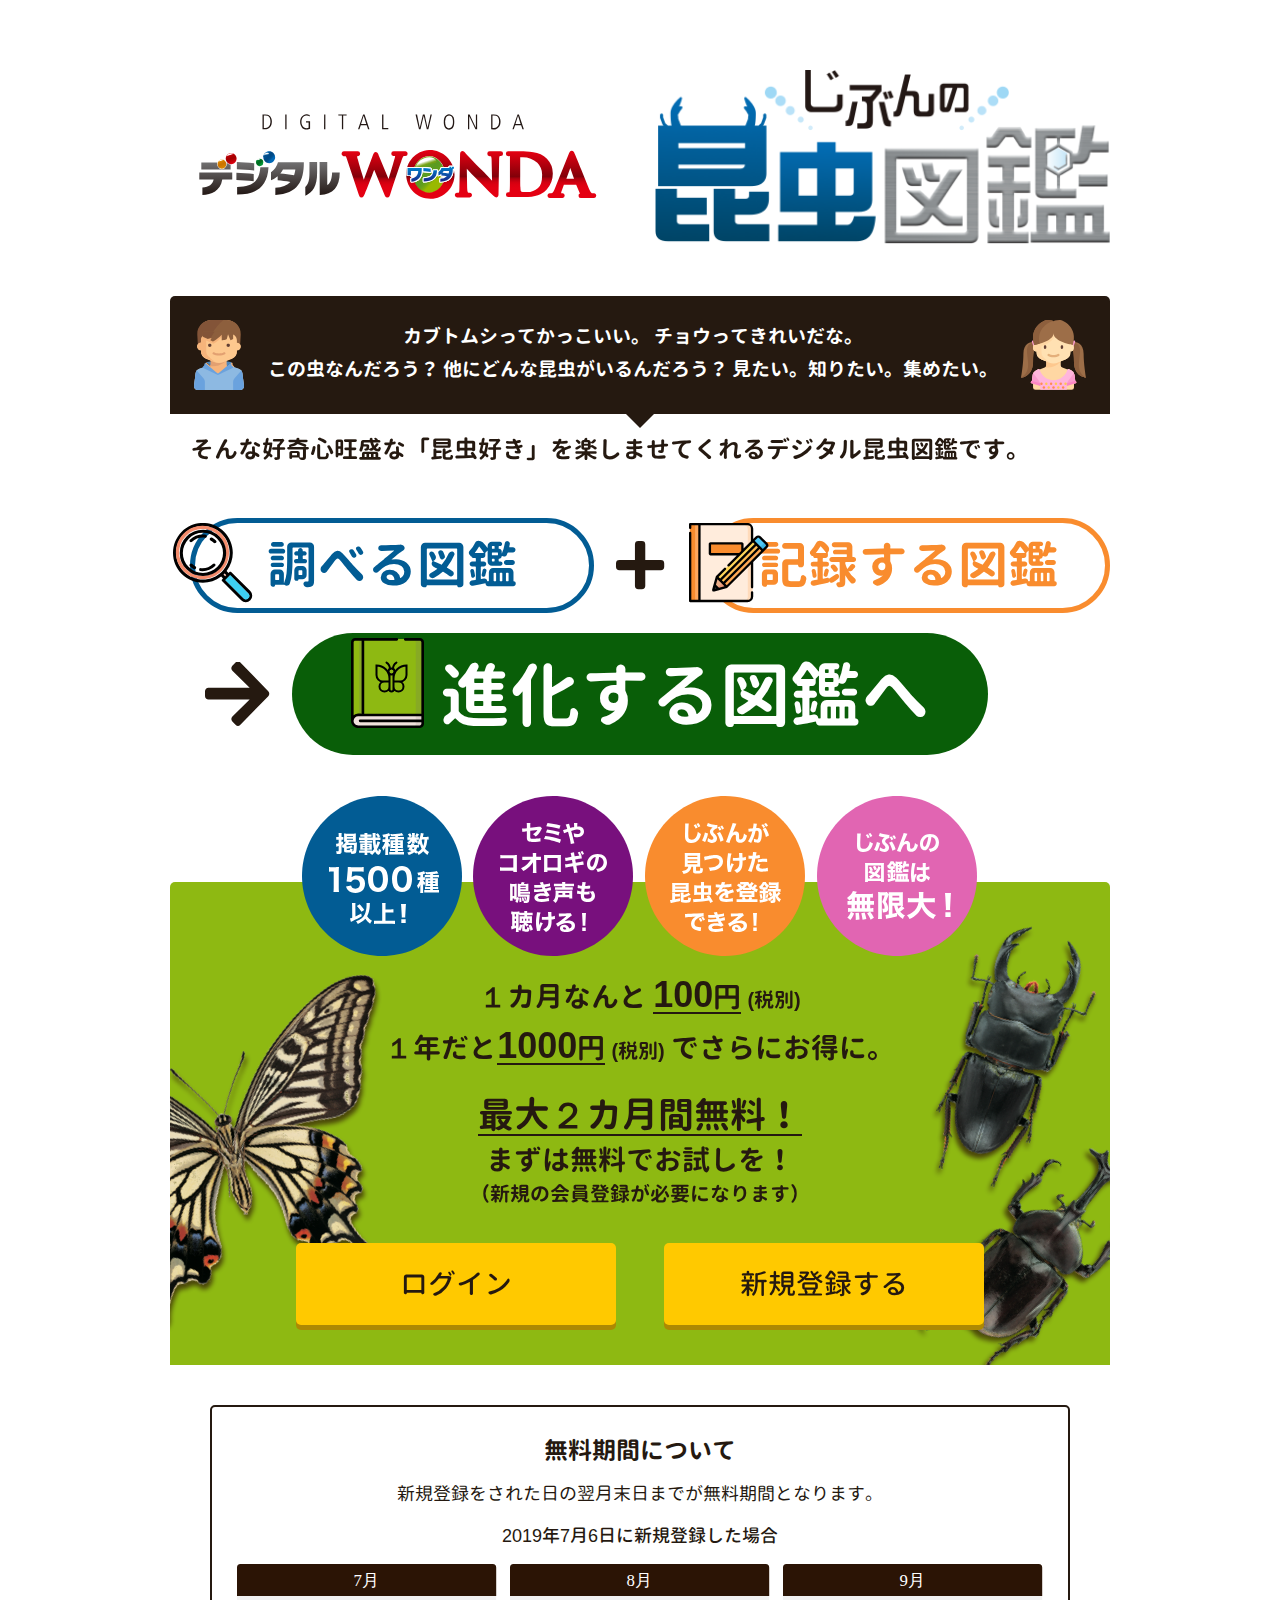
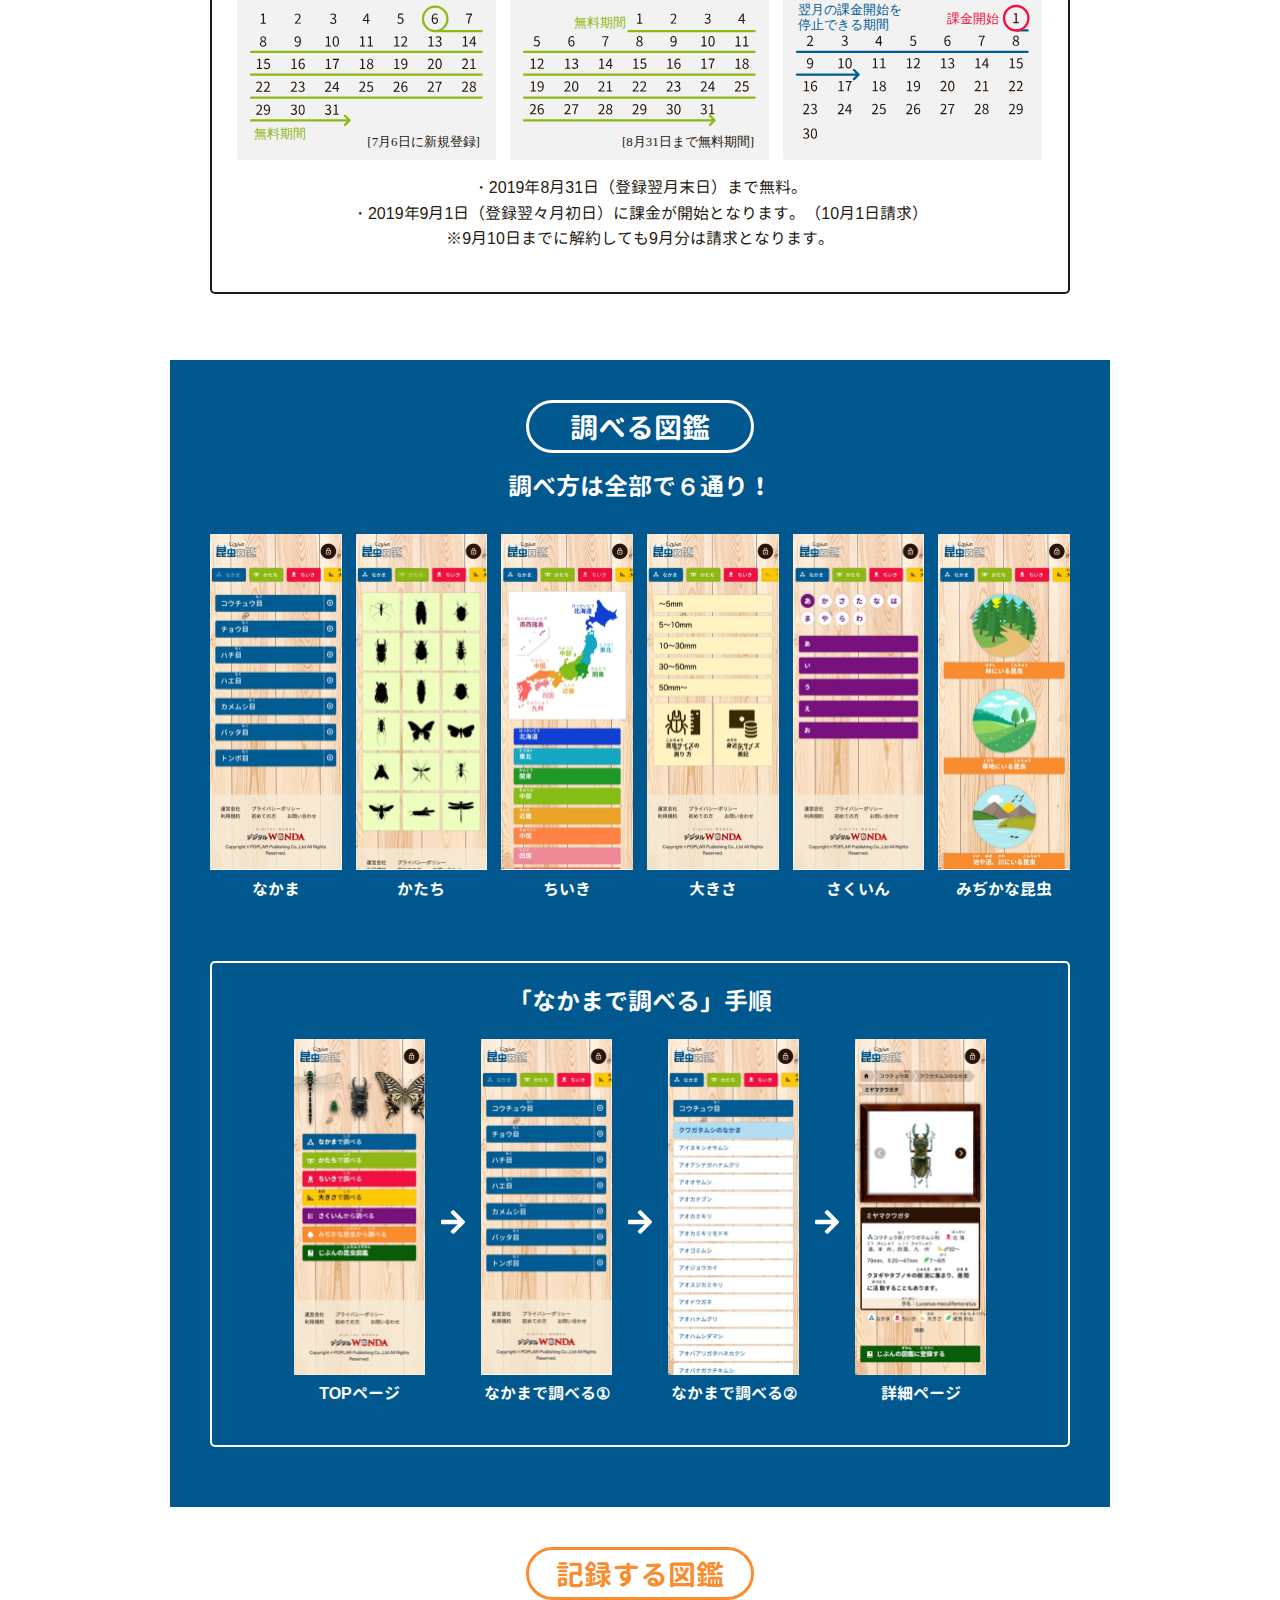
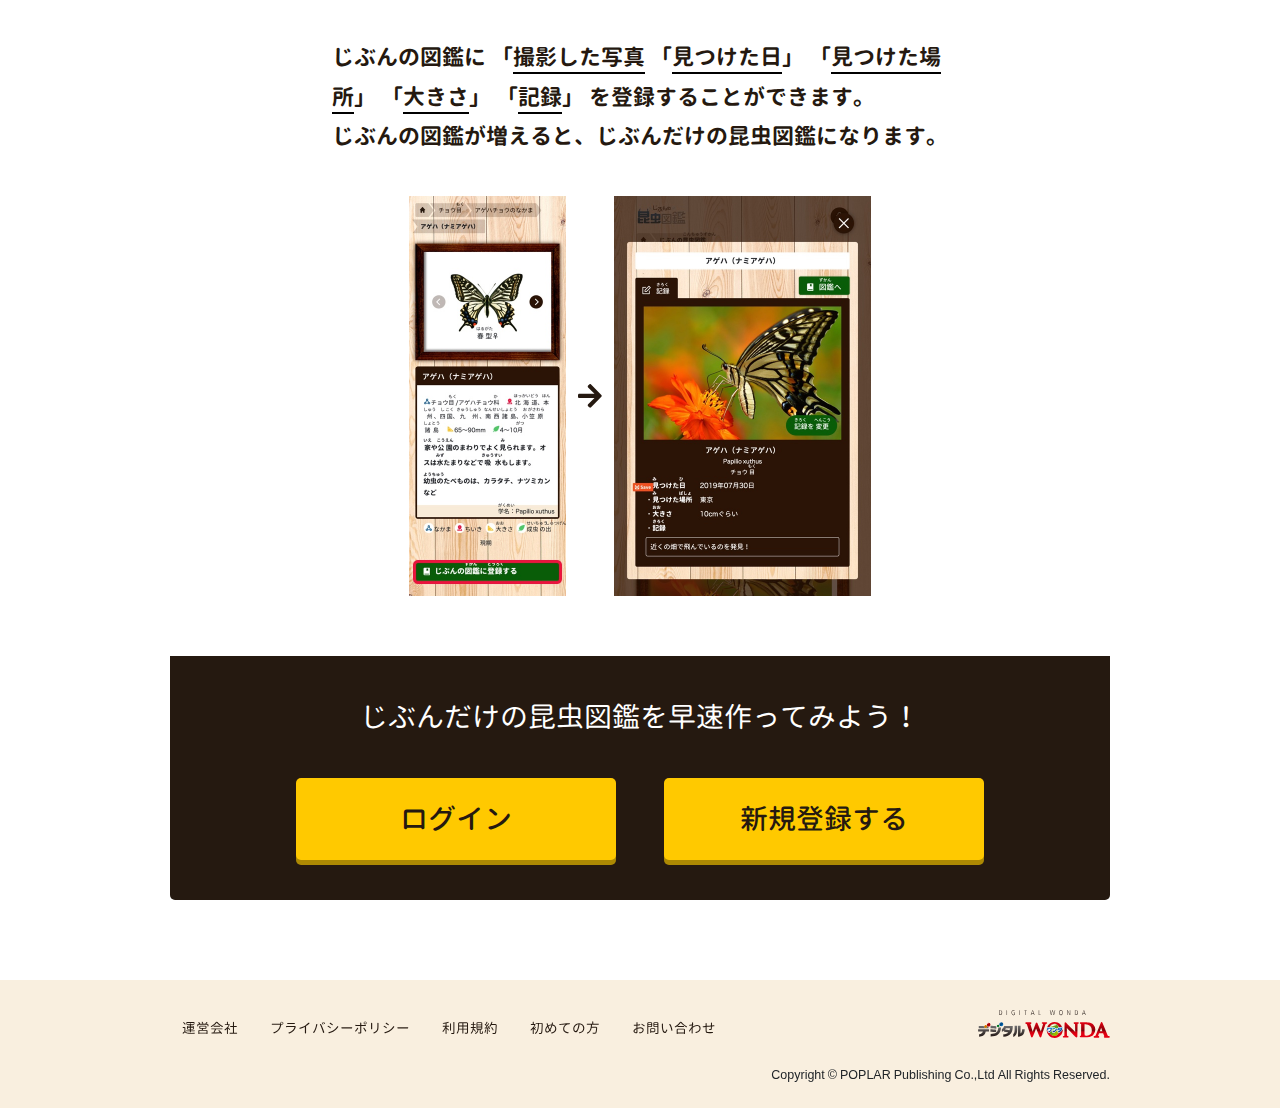
==== insect/index.html @ aa889279 "first commmit" ====
<!doctype html>
<html lang="en">
  <head>
    <!-- Required meta tags -->
    <meta charset="utf-8">
    <meta name="viewport" content="width=device-width, initial-scale=1, shrink-to-fit=no">

    <!-- Bootstrap CSS -->
    <link rel="stylesheet" href="https://stackpath.bootstrapcdn.com/bootstrap/4.3.1/css/bootstrap.min.css" integrity="sha384-ggOyR0iXCbMQv3Xipma34MD+dH/1fQ784/j6cY/iJTQUOhcWr7x9JvoRxT2MZw1T" crossorigin="anonymous">
    <link rel="stylesheet" href="css/main.css">

    <title>INSECT</title>
  </head>
  <body>
    <header class="header">
      <div class="container">
        <div class="row align-items-center">
          <div class="col-12 col-md-6 text-center">
            <a href="#">
              <img src="images/foot-logo.svg" alt="logo-foot">
            </a>
          </div>
          <div class="col-12 col-md-6 text-left">
            <a href="#">
              <img src="images/main-logo@2x.png" width="464" alt="logo-main">
            </a>
          </div>
        </div>
      </div>
    </header>

    <main>
      <div class="container">

        <!-- introduction -->
        <div class="row">
          <div class="col-12">
            <div class="introduction">
              <div class="introduction__question text-left text-md-center d-flex justify-content-center justify-content-sm-between align-items-md-start flex-wrap flex-sm-nowrap">
                <img src="images/boy.svg" class="order-1 order-sm-1 introduction__question__boy" alt="boy">
                <div class="order-3 order-sm-2 introduction__question__text d-flex">
                  <p class="mx-auto">
                    <span>カブトムシってかっこいい。</span>
                    <br class="d-block d-md-none">
                    <span>チョウってきれいだな。</span>
                    <br class="d-block">
                    <span>この虫なんだろう？</span>
                    <br class="d-none d-sm-block d-md-none">
                    <span>他にどんな昆虫がいるんだろう？</span>
                    <br class="d-block d-lg-none">
                    <span>見たい。知りたい。集めたい。</span>
                    </p>
                </div>
                <img src="images/girl.svg" class="order-2 order-sm-3 introduction__question__girl" alt="girl">
              </div>
              <div class="introduction__answer text-left">
                <p>そんな好奇心旺盛な「昆虫好き」を楽しませてくれるデジタル昆虫図鑑です。</p>
              </div>
            </div>
          </div>
        </div>

        <!-- recipe -->
        <div class="row">
          <div class="col-12">
            <div class="recipe d-flex justify-content-between text-center flex-column flex-md-row">
              <div class="recipe__blue">調べる図鑑</div>
              <img src="images/plus.svg" class="recipe__plus" alt="plus">
              <div class="recipe__orange">記録する図鑑</div>
            </div>
          </div>
          <div class="col-12">
            <div class="recipe__green text-center mx-auto">
              <img src="images/arrow-right.svg" class="recipe__green__icon" alt="arrow">
              <span>進化する図鑑へ</span>
            </div>
          </div>
        </div>

        <!-- label price -->
        <div class="row justify-content-center text-center text-md-left">
          <div class="col-6 col-md-2 col- px-0 label-price">
            <img src="images/icon-01.svg" alt="icon">
          </div>
          <div class="col-6 col-md-2 px-0 label-price">
            <img src="images/icon-02.svg" alt="icon">
          </div>
          <div class="col-6 col-md-2 px-0 label-price">
            <img src="images/icon-03.svg" alt="icon">
          </div>
          <div class="col-6 col-md-2 px-0 label-price">
            <img src="images/icon-04.svg" alt="icon">
          </div>
        </div>

        <!-- price -->
        <div class="row">
          <div class="col-12">
            <div class="price">
              <div class="price__text text-center">
                <p class="price__text__big">
                  １カ月なんと
                  <span class="price__text__big__price">100<i class="price__text__big__unit">円</i></span>
                  <span>(税別)</span>
                </p>
                <p class="price__text__big">
                  １年だと<span class="price__text__big__price">1000<i class="price__text__big__unit">円</i></span>
                  <span>(税別)</span>
                  でさらにお得に。
                </p>
                <br>
                <p class="price__text__medium">最大２カ月間無料！</p>
                <p class="price__text__regular">まずは無料でお試しを！</p>
                <p class="price__text__smaller">（新規の会員登録が必要になります）</p>
              </div>
              <div class="price__button d-flex justify-content-center flex-column flex-md-row align-items-center">
                <a href="#" class="btn-3d mr-md-4 mb-4 mb-md-0">ログイン</a>
                <a href="#" class="btn-3d ml-md-4">新規登録する</a>
              </div>
            </div>
          </div>
        </div>

        <!-- calendar -->
        <div class="row">
          <div class="col-12">
            <div class="calendar-container">
              <div class="calendar text-center">
                <p class="calendar__title">無料期間について</p>
                <p class="calendar__description text-left text-md-center">新規登録をされた日の翌月末日までが無料期間となります。</p>
                <p class="calendar__head">2019年7月6日に新規登録した場合</p>
                <div class="calendar__date d-flex justify-content-between flex-wrap">
                  <img src="images/calendar-01.svg" alt="calendar">
                  <img src="images/calendar-02.svg" alt="calendar">
                  <img src="images/calendar-03.svg" alt="calendar">
                </div>
                <div class="calendar__note text-left text-lg-center">
                  <p>・2019年8月31日（登録翌月末日）まで無料。</p>
                  <p>・2019年9月1日（登録翌々月初日）に課金が開始となります。（10月1日請求）</p>
                  <p>※9月10日までに解約しても9月分は請求となります。</p>
                </div>
              </div>
            </div>
          </div>
        </div>

        <!-- chart -->
        <div class="row">
          <div class="col-12">
            <div class="chart text-center">
              <!-- Check -->
              <div class="chart__check">
                <div class="chart__check__head">
                  <a href="#" class="btn btn-outline-insect">調べる図鑑</a>
                </div>
                <div class="chart__check__title">調べ方は全部で６通り！</div>
                <div class="chart__detail d-flex justify-content-between flex-wrap">
                  <div class="chart__check__detail__box">
                    <img src="images/cap-01.jpg" alt="image">
                    <p class="chart__check__detail__box__name">なかま</p>
                  </div>
                  <div class="chart__check__detail__box">
                    <img src="images/cap-02.jpg" alt="image">
                    <p class="chart__check__detail__box__name">かたち</p>
                  </div>
                  <div class="chart__check__detail__box">
                    <img src="images/cap-03.jpg" alt="image">
                    <p class="chart__check__detail__box__name">ちいき</p>
                  </div>
                  <div class="chart__check__detail__box">
                    <img src="images/cap-04.jpg" alt="image">
                    <p class="chart__check__detail__box__name">大きさ</p>
                  </div>
                  <div class="chart__check__detail__box">
                    <img src="images/cap-05.jpg" alt="image">
                    <p class="chart__check__detail__box__name">さくいん</p>
                  </div>
                  <div class="chart__check__detail__box">
                    <img src="images/cap-06.jpg" alt="image">
                    <p class="chart__check__detail__box__name">みぢかな昆虫</p>
                  </div>
                </div>
              </div>
              <hr class="d-block d-sm-none bg-white">
              <!-- procedure -->
              <div class="chart__procedure text-center d-none d-md-block">
                <div class="chart__procedure__title">「なかまで調べる」手順</div>
                <div class="chart__procedure__step d-flex justify-content-center">
                  <div class="chart__procedure__step__box">
                    <img src="images/cap-07.jpg" alt="image">
                    <p class="chart__procedure__step__box__name">TOPページ</p>
                  </div>
                  <img src="images/arrow-right-white.svg" class="d-none d-md-block mx-md-1 mx-lg-3" alt="arrow right">
                  <div class="chart__procedure__step__box">
                    <img src="images/cap-08.jpg" alt="image">
                    <p class="chart__procedure__step__box__name">なかまで調べる①</p>
                  </div>
                  <img src="images/arrow-right-white.svg" class="d-none d-md-block mx-md-1 mx-lg-3" alt="arrow right">
                  <div class="chart__procedure__step__box">
                    <img src="images/cap-09.jpg" alt="image">
                    <p class="chart__procedure__step__box__name">なかまで調べる②</p>
                  </div>
                  <img src="images/arrow-right-white.svg"  class="d-none d-md-block mx-md-1 mx-lg-3"alt="arrow right">
                  <div class="chart__procedure__step__box">
                    <img src="images/cap-10.jpg" alt="image">
                    <p class="chart__procedure__step__box__name">詳細ページ</p>
                  </div>
                </div>
              </div>
              <div class="d-block d-md-none">
                <div class="row">
                  <div class="col-6 pr-0">
                    <div class="chart__procedure__step__box">
                      <img src="images/cap-07.jpg" alt="image">
                      <p class="chart__procedure__step__box__name">TOPページ</p>
                      <img src="images/arrow-right-white.svg" class="icon-next" alt="arrow right">
                    </div>

                    <div class="chart__procedure__step__box">
                      <img src="images/cap-09.jpg" alt="image">
                      <p class="chart__procedure__step__box__name">なかまで調べる②</p>
                      <img src="images/arrow-right-white.svg" class="icon-next" alt="arrow right">
                    </div>

                  </div>
                  <div class="col-6 pl-0">
                    <div class="chart__procedure__step__box mt-x">
                      <img src="images/cap-08.jpg" alt="image">
                      <p class="chart__procedure__step__box__name">なかまで調べる①</p>
                      <img src="images/arrow-right-white.svg" class="icon-next -special" alt="arrow right">
                    </div>
                    <div class="chart__procedure__step__box">
                      <img src="images/cap-10.jpg" alt="image">
                      <p class="chart__procedure__step__box__name">詳細ページ</p>
                    </div>
                  </div>
                </div>
              </div>
            </div>
          </div>
        </div>

        <!-- record -->
        <div class="row">
          <div class="col-12">
            <div class="record text-center">
              <div class="record__button">
                <a href="#" class="btn btn-outline-insect -bg-orange">記録する図鑑</a>
              </div>
              <div class="row justify-content-center">
                <div class="col-12 col-md-8">
                  <div class="record__tag">
                    じぶんの図鑑に
                    「<span>撮影した写真</span>
                    「<span>見つけた日</span>」
                    「<span>見つけた場所</span>」
                    「<span>大きさ</span>」
                    「<span>記録</span>」
                    を登録することができます。<br>じぶんの図鑑が増えると、じぶんだけの昆虫図鑑になります。
                  </div>
                </div>
              </div>
              <div class="record__images d-flex justify-content-center align-items-center flex-column flex-sm-row">
                <img src="images/cap-11.jpg" class="record__images__cap11" alt="image">
                <img src="images/arrow-right.svg" class="record__images__cap12" alt="arrow right">
                <img src="images/cap-12.jpg" class="record__images__cap13" alt="image">
              </div>
            </div>
          </div>
        </div>

        <!-- picture book -->
        <div class="row">
          <div class="col-12">
            <div class="picture-book"></div>
          </div>
        </div>

        <!-- slogan -->
        <div class="row">
          <div class="col-12">
            <div class="slogan">
              <div class="slogan__title text-center">じぶんだけの昆虫図鑑を早速作ってみよう！</div>
                <div class="d-flex justify-content-center flex-column flex-md-row align-items-center">
                  <a href="#" class="btn-3d mr-md-4 mb-4 mb-md-0">ログイン</a>
                  <a href="#" class="btn-3d ml-md-4">新規登録する</a>
                </div>
            </div>
          </div>
        </div>
      </div>
    </main>

    <footer class="footer">
      <div class="container">
        <div class="row footer__content">
          <div class="col-12 col-md-10">
            <ul class="nav">
              <li class="nav-item">
                <a class="nav-link footer__content__link -special" href="#">運営会社</a>
              </li>
              <li class="nav-item">
                <a class="nav-link footer__content__link" href="#">プライバシーポリシー</a>
              </li>
              <li class="nav-item">
                <a class="nav-link footer__content__link" href="#">利用規約</a>
              </li>
              <li class="nav-item">
                <a class="nav-link footer__content__link" href="#">初めての方</a>
              </li>
              <li class="nav-item">
                <a class="nav-link footer__content__link" href="#">お問い合わせ</a>
              </li>
            </ul>
          </div>
          <div class="col-12 col-md-2 text-center text-md-left">
            <a href="#">
              <img src="images/foot-logo.svg" alt="logo-foot">
            </a>
          </div>
        </div>
        <div class="row">
          <div class="col-12 text-center text-md-right">
            <p class="footer__copyright">Copyright © POPLAR Publishing Co.,Ltd All Rights Reserved.</p>
          </div>
        </div>
      </div>
    </footer>
  </body>
</html>
---- insect/css/main.css ----
@font-face {
  font-family: 'Gothic';
  src: url("../fonts/GenJyuuGothicX-Bold.eot");
  src: url("../fonts/GenJyuuGothicX-Bold.woff") format("woff"), url("../fonts/GenJyuuGothicX-Bold.ttf") format("truetype");
  font-weight: 700; }
@font-face {
  font-family: 'Gothic';
  src: url("../fonts/GenJyuuGothicX-Medium.eot");
  src: url("../fonts/GenJyuuGothicX-Medium.woff") format("woff"), url("../fonts/GenJyuuGothicX-Medium.ttf") format("truetype");
  font-weight: 500; }
@font-face {
  font-family: 'Gothic';
  src: url("../fonts/GenJyuuGothicX-Regular.eot");
  src: url("../fonts/GenJyuuGothicX-Regular.woff") format("woff"), url("../fonts/GenJyuuGothicX-Regular.ttf") format("truetype");
  font-weight: 400; }
html, body {
  font-family: 'Gothic', sans-serif;
  font-size: 16px;
  font-weight: 400;
  color: #251910; }

body:before {
  content: "";
  display: block;
  position: fixed;
  top: 0;
  left: 0;
  width: 100%;
  height: 100vh;
  z-index: -1;
  background-image: url("../images/bg-insect.png");
  background-size: 1280px;
  background-position: top center; }

.container {
  padding-right: 10px;
  padding-left: 10px; }

@media (min-width: 1200px) {
  .container {
    max-width: 960px; } }
img {
  max-width: 100%; }

p {
  margin-bottom: 0; }

.btn-3d {
  position: relative;
  width: 320px;
  font-weight: 500;
  color: #251910;
  text-decoration: none;
  border-radius: 5px;
  background: #ffc900;
  text-align: center;
  padding: 20px 0;
  font-size: 28px;
  -webkit-transition: all 0.1s;
  -moz-transition: all 0.1s;
  transition: all 0.1s;
  -webkit-box-shadow: 0px 5px 0px #ad8903;
  -moz-box-shadow: 0px 5px 0px #ad8903;
  box-shadow: 0px 5px 0px #ad8903; }
  .btn-3d:hover {
    text-decoration: none;
    color: #251910; }
  .btn-3d:active {
    -webkit-box-shadow: 0px 2px 0px #ad8903;
    -moz-box-shadow: 0px 2px 0px #ad8903;
    box-shadow: 0px 2px 0px #ad8903;
    position: relative;
    top: 7px; }

.btn-outline-insect {
  color: #fff;
  border-color: #fff;
  width: 14.25rem;
  height: 3.3125rem;
  font-size: 1.75rem;
  border-radius: 1.65625rem;
  border: solid 3px #fff;
  line-height: 1.35;
  margin-bottom: 0.9375rem;
  font-weight: 700; }
  .btn-outline-insect:hover {
    color: #fff; }

.header {
  padding-top: 4.375rem;
  padding-bottom: 3.25rem; }

.introduction {
  background-color: #fff;
  font-weight: 700;
  border-radius: 0.3125rem;
  overflow: hidden;
  margin-bottom: 1.875rem; }
  .introduction__question {
    background-color: #251910;
    color: #fff;
    line-height: 1.74;
    font-size: 1.1875rem;
    padding: 1.5rem;
    position: relative; }
    .introduction__question:after {
      content: '';
      position: absolute;
      bottom: 0;
      left: 50%;
      width: 0;
      height: 0;
      border: 0.875rem solid transparent;
      border-top-color: #251910;
      border-bottom: 0;
      margin-left: -0.875rem;
      margin-bottom: -0.875rem; }
  .introduction__answer {
    font-size: 1.5rem;
    line-height: 1.4;
    padding: 1.1875rem 1.25rem 1.375rem 1.25rem; }

.recipe {
  margin-bottom: 1.25rem;
  font-weight: 700; }
  .recipe__blue {
    width: 43%;
    height: 94.8px;
    border-radius: 47.4px;
    border: solid 5.4px #025c94;
    background-color: #fff;
    font-size: 50.1px;
    line-height: 1.65;
    color: #025c94;
    position: relative;
    margin-left: 20px; }
    .recipe__blue:before {
      content: "";
      background: url("../images/search.svg") no-repeat;
      background-size: 100%;
      background-position: center;
      width: 80px;
      height: 80px;
      position: absolute;
      left: -22px; }
  .recipe__plus {
    margin-left: -20px; }
  .recipe__orange {
    width: 43%;
    height: 94.8px;
    border-radius: 47.4px;
    border: solid 5.4px #f98c2e;
    background-color: #fff;
    font-size: 50.1px;
    line-height: 1.65;
    color: #f98c2e;
    position: relative; }
    .recipe__orange:before {
      content: "";
      background: url("../images/note.svg") no-repeat;
      background-size: 100%;
      background-position: center;
      width: 80px;
      height: 80px;
      position: absolute;
      left: -22px; }
  .recipe__green {
    width: 74%;
    height: 122.5px;
    border-radius: 61.3px;
    background-color: #095e08;
    font-size: 70.3px;
    line-height: 1.75;
    color: #fff;
    position: relative;
    margin-bottom: 41px;
    font-weight: 700; }
    .recipe__green:before {
      content: "";
      background: url("../images/dictionary.svg") no-repeat;
      background-size: 100%;
      background-position: center;
      display: inline-block;
      width: 73px;
      height: 90px;
      vertical-align: middle; }
    .recipe__green__icon {
      position: absolute;
      left: 0;
      top: 50%;
      transform: translate(-87px, -50%); }

.footer {
  background-color: rgba(248, 235, 215, 0.8);
  padding-top: 1.875rem;
  padding-bottom: 1.5rem;
  margin-top: 5rem; }
  .footer__content {
    margin-bottom: 1.25rem;
    font-size: 0.85rem; }
    .footer__content__link {
      color: #251910; }
    .footer__content .-special {
      padding-left: 0.75rem; }
  .footer__copyright {
    font-size: 0.78125rem;
    color: #212529;
    line-height: 1.4; }

.label-price {
  margin: 0 5px;
  position: relative;
  z-index: 5;
  margin-bottom: -74px; }

.price {
  border-radius: 5px 5px 0 0;
  background: url("../images/images.png") no-repeat;
  background-position: center bottom;
  background-color: #8eb912;
  font-weight: 700;
  padding-top: 87px; }
  .price__text__big {
    font-size: 28px;
    line-height: 1.4; }
    .price__text__big span {
      font-size: 20px; }
    .price__text__big__price {
      font-size: 36px !important;
      position: relative; }
      .price__text__big__price:after {
        content: "";
        width: 100%;
        height: 2px;
        background-color: #251910;
        position: absolute;
        bottom: 5px;
        left: 0; }
    .price__text__big__unit {
      font-size: 28px !important;
      font-style: normal; }
  .price__text__medium {
    font-size: 36px;
    line-height: 1.17;
    position: relative;
    display: inline-block;
    margin-bottom: 2px; }
    .price__text__medium:after {
      content: "";
      width: 100%;
      height: 2px;
      background-color: #251910;
      position: absolute;
      bottom: 0;
      left: 0; }
  .price__text__regular {
    font-size: 28px;
    line-height: 1.6; }
  .price__text__smaller {
    font-size: 20px;
    line-height: 1;
    margin-bottom: 40px; }
  .price__button {
    padding-bottom: 40px; }

.calendar-container {
  padding: 40px 40px 66px 40px;
  background-color: #fff; }
  .calendar-container .calendar {
    padding: 25px 25px 40px 25px;
    border-radius: 5px;
    border: solid 2px #251910; }
    .calendar-container .calendar__title {
      font-size: 24px;
      font-weight: 700;
      margin-bottom: 12px; }
    .calendar-container .calendar__description {
      font-size: 18px;
      margin-bottom: 15px; }
    .calendar-container .calendar__head {
      font-size: 18px;
      font-weight: 500;
      margin-bottom: 15px; }
    .calendar-container .calendar__date {
      margin-bottom: 15px; }
    .calendar-container .calendar__note p {
      font-size: 1rem;
      line-height: 1.6; }

.chart {
  background-color: #01588e;
  padding: 2.5rem 2.5rem 3.75rem 2.5rem;
  font-weight: 700; }
  .chart__check {
    padding-bottom: 60px; }
    .chart__check__title {
      font-size: 1.5rem;
      color: #fff;
      margin-bottom: 1.875rem; }
    .chart__check__detail__box img {
      width: 8.225rem;
      height: 21rem;
      margin-bottom: 0.4375rem; }
    .chart__check__detail__box__name {
      font-size: 16px;
      color: #fff; }
  .chart__procedure {
    border-radius: 5px;
    border: solid 2px #ffffff;
    background-color: #01588e;
    padding: 20px 0 40px 0; }
    .chart__procedure__title {
      font-size: 1.5rem;
      color: #fff;
      margin-bottom: 1.25rem; }
    .chart__procedure__step__box img {
      width: 131px;
      height: 336px; }
    .chart__procedure__step__box__name {
      color: #fff;
      margin-top: 6px; }

.record {
  padding: 40px 0 60px 0;
  background-color: #fff; }
  .record__button {
    margin-bottom: 22px; }
    .record__button .-bg-orange {
      color: #f98c2e;
      border-color: #f98c2e; }
  .record__tag {
    font-size: 22px;
    font-weight: 700;
    line-height: 1.8;
    text-align: left;
    margin-bottom: 40px; }
    .record__tag span {
      border-bottom: 2px solid #000; }
  .record__images__cap11 {
    width: 157px;
    height: 400px; }
  .record__images__cap12 {
    width: 24px;
    height: 24px;
    margin: 0 12px; }
  .record__images__cap13 {
    width: 257px;
    height: 400px; }

.slogan {
  padding: 2.5rem 0;
  border-radius: 0 0 5px 5px;
  background-color: #251910; }
  .slogan__title {
    font-size: 1.75rem;
    color: #fff;
    margin-bottom: 2.5rem; }

@media (max-width: 991.98px) {
  .recipe__blue {
    width: 40%;
    font-size: 30px;
    height: 70px;
    line-height: 2; }
    .recipe__blue:before {
      width: 70px;
      height: 70px;
      left: -20px;
      top: -10px; }
  .recipe__orange {
    width: 40%;
    font-size: 30px;
    height: 70px;
    line-height: 2; }
    .recipe__orange:before {
      width: 70px;
      height: 70px;
      left: -20px;
      top: -5px; }
  .recipe__green {
    width: 66%;
    height: 84px;
    font-size: 45px; }
    .recipe__green:before {
      width: 56px;
      height: 87px; }
    .recipe__green__icon {
      width: 55px;
      left: 0;
      top: 50%;
      transform: translate(-67px, -50%); }

  .calendar__date img {
    margin-bottom: 0.625rem; }
    .calendar__date img:last-child {
      margin-bottom: 0; }

  .slogan {
    padding: 1.875rem 0; }
    .slogan__title {
      font-size: 1.25rem; }
    .slogan .btn-3d {
      width: 260px;
      height: 67px;
      font-size: 20px; }

  .price__button .btn-3d {
    width: 260px;
    height: 67px;
    line-height: 1.2; } }
@media (max-width: 767.98px) {
  .btn-outline-insect {
    width: 11.875rem;
    height: 2.75rem;
    font-size: 1.5rem;
    line-height: 1.2; }

  .recipe {
    margin-bottom: 0;
    align-items: center; }
    .recipe__blue {
      width: 97%;
      margin-left: 15px; }
    .recipe__plus {
      margin-top: 10px;
      margin-bottom: 10px;
      width: 35px;
      height: 35px; }
    .recipe__orange {
      width: 97%;
      margin-left: 15px; }
    .recipe__green {
      width: 100%;
      margin-top: 3.125rem;
      margin-bottom: 44px; }
      .recipe__green__icon {
        width: 35px;
        height: 35px;
        top: 0%;
        top: -40px;
        left: calc(50% - 30px);
        transform: rotate(90deg); }

  .calendar-container .calendar__description {
    font-size: 1rem; }
  .calendar-container .calendar__head {
    font-size: 1rem; }
  .calendar-container .calendar__date img {
    width: 100% !important; }
  .calendar-container .calendar__note p {
    font-size: 0.875rem; }

  .footer {
    padding-bottom: 2.375rem;
    margin-top: 3.75rem; }
    .footer__content {
      font-size: 0.875rem; }
      .footer__content .-special {
        padding-left: 0.75rem; }
    .footer .nav {
      margin-bottom: 1.5rem; }

  .record {
    padding-top: 1.875rem;
    padding-bottom: 2.5rem; }
    .record__button {
      margin-bottom: 1.25rem; }
    .record__tag {
      font-size: 1.125rem;
      padding: 0 0.625rem;
      margin-bottom: 1.25rem; }

  .label-price {
    margin-bottom: 3rem;
    margin: 0; }
    .label-price img {
      width: 160px;
      height: 160px;
      margin-bottom: 10px; }

  .price {
    padding-top: 1.875rem;
    margin-top: 20px; }

  .chart__procedure__step__box {
    margin-bottom: 30px; }
    .chart__procedure__step__box img {
      width: 135px;
      height: 335px; }
    .chart__procedure__step__box .icon-next {
      width: 24px;
      height: 24px; }
    .chart__procedure__step__box .-special {
      transform: rotate(-180deg); }
  .chart .mt-x {
    margin-top: 115px; } }
@media (max-width: 575.98px) {
  .introduction {
    margin-left: 0.625rem;
    margin-right: 0.625rem; }
    .introduction__question {
      padding: 1.375rem; }
      .introduction__question__boy {
        margin-right: 0.9375rem;
        margin-bottom: 0.9375rem; }
      .introduction__question__girl {
        margin-bottom: 0.9375rem; }
      .introduction__question__text {
        width: 100%;
        font-size: 1rem;
        line-height: 1.69; }
    .introduction__answer {
      font-size: 1.25rem;
      line-height: 1.68; }

  .recipe__blue {
    width: calc(95% - 20px);
    height: 52px;
    line-height: 1.65;
    font-size: 28px;
    margin-left: 20px;
    border-radius: 31.1px;
    border: solid 3.5px #025c94;
    background-color: #ffffff; }
    .recipe__blue:before {
      width: 52px;
      height: 52px;
      top: -7px; }
  .recipe__plus {
    width: 28px;
    height: 28px; }
  .recipe__orange {
    width: calc(95% - 20px);
    height: 52px;
    line-height: 1.65;
    font-size: 28px;
    margin-left: 20px;
    border-radius: 31.1px;
    border: solid 3.5px #f98c2e;
    background-color: #ffffff; }
    .recipe__orange:before {
      width: 52px;
      height: 52px; }
  .recipe__green {
    width: calc(100% - 20px);
    line-height: 2.2;
    height: 62px;
    font-size: 28px; }
    .recipe__green:before {
      width: 29px;
      height: 36px; }
    .recipe__green__icon {
      width: 28px;
      height: 28px;
      left: calc(50% - 25px); }

  .record__images__cap12 {
    margin-top: 0.75rem;
    margin-bottom: 0.75rems;
    transform: rotate(90deg); }

  .label-price img {
    width: 125px;
    height: 125px; }

  .price {
    padding: 1.25rem 1.25rem 2.5rem 1.25rem; }
    .price__text__big {
      font-size: 1.25rem; }
      .price__text__big__price {
        font-size: 1.5625rem !important; }
      .price__text__big__unit {
        font-size: 0.875rem !important; }
    .price__text__medium {
      font-size: 1.5625rem; }
    .price__text__regular {
      font-size: 1.25rem; }
    .price__text__smaller {
      font-size: 0.875rem; }
    .price__button {
      padding-bottom: 0; }

  .calendar-container {
    padding: 2.5rem 0.625rem; }
    .calendar-container .calendar {
      padding: 1.5625rem 0.625rem; }

  .chart {
    padding: 30px 10px 20px 10px; }
    .chart__check {
      padding-bottom: 0; }
      .chart__check__detail__box {
        margin-bottom: 20px; }
        .chart__check__detail__box img {
          width: 135px;
          height: 344px; }
    .chart__procedure {
      border: none; } }

/*# sourceMappingURL=main.css.map */
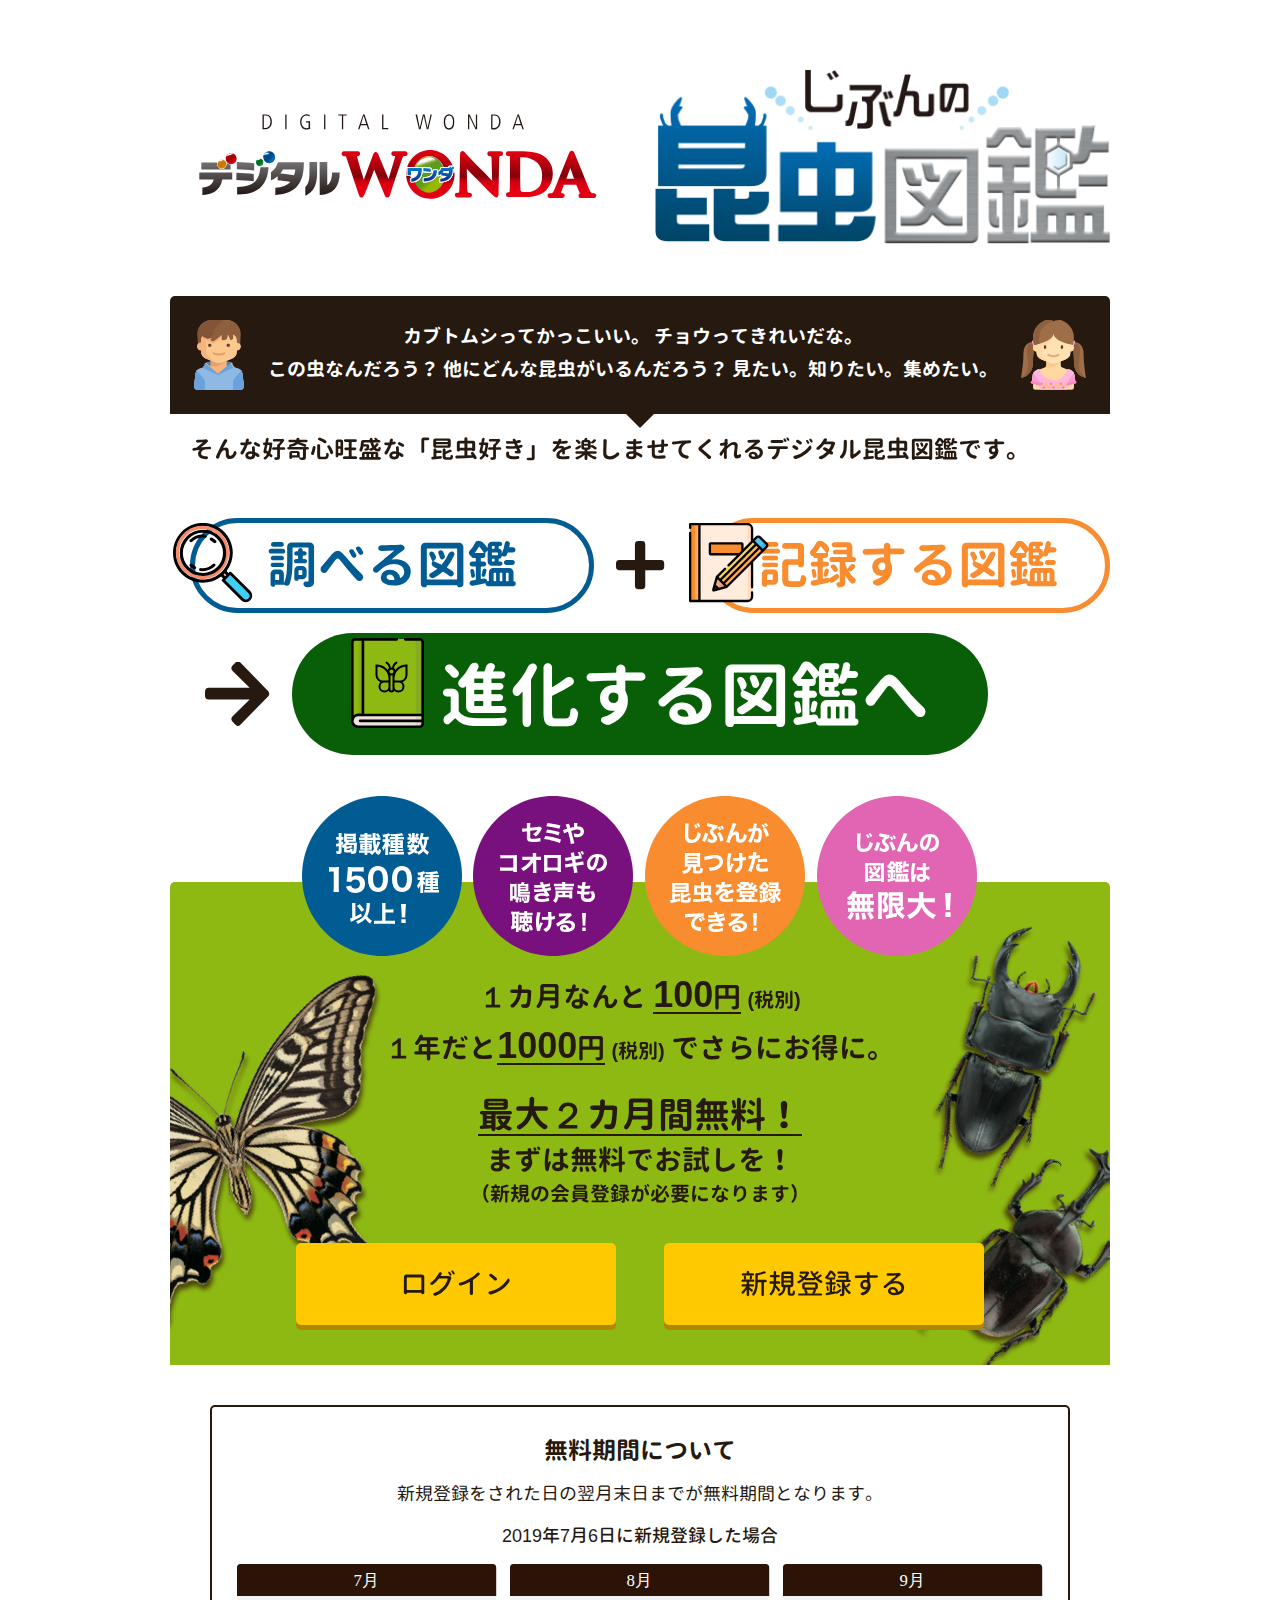
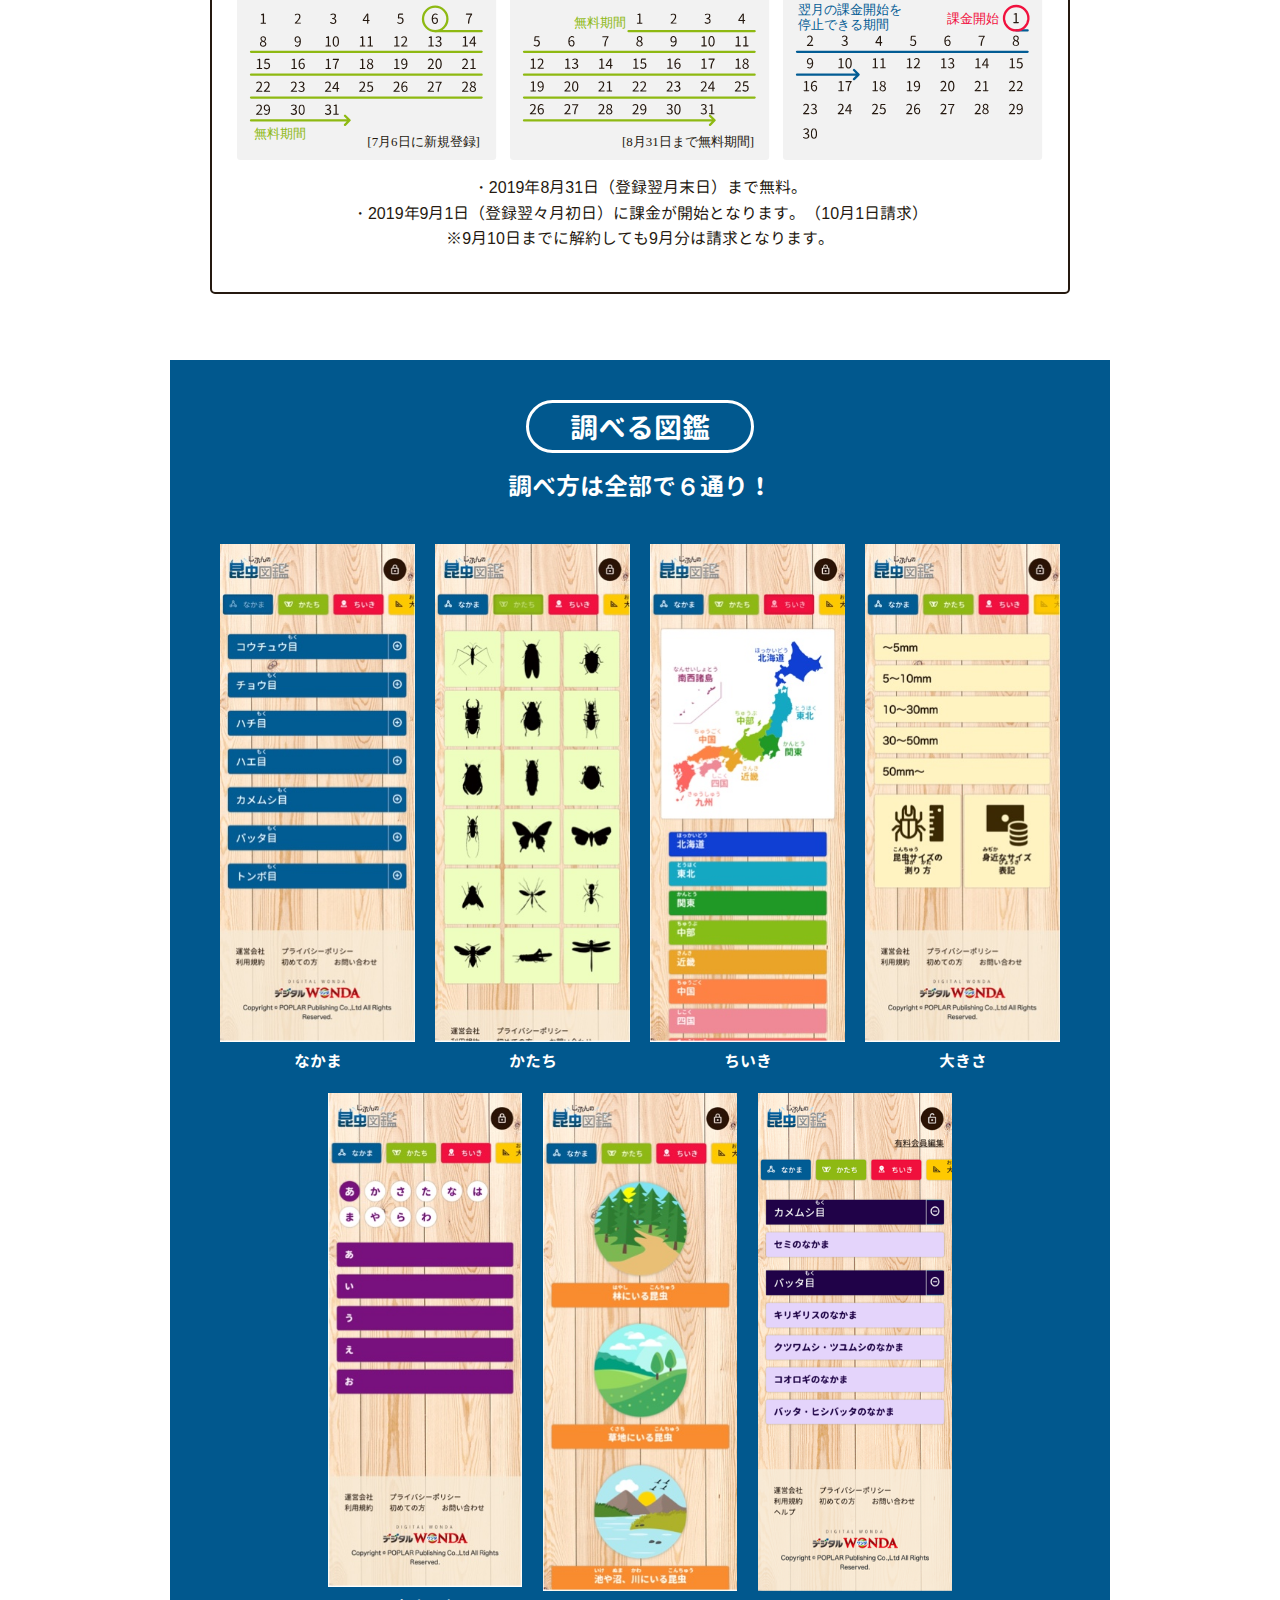
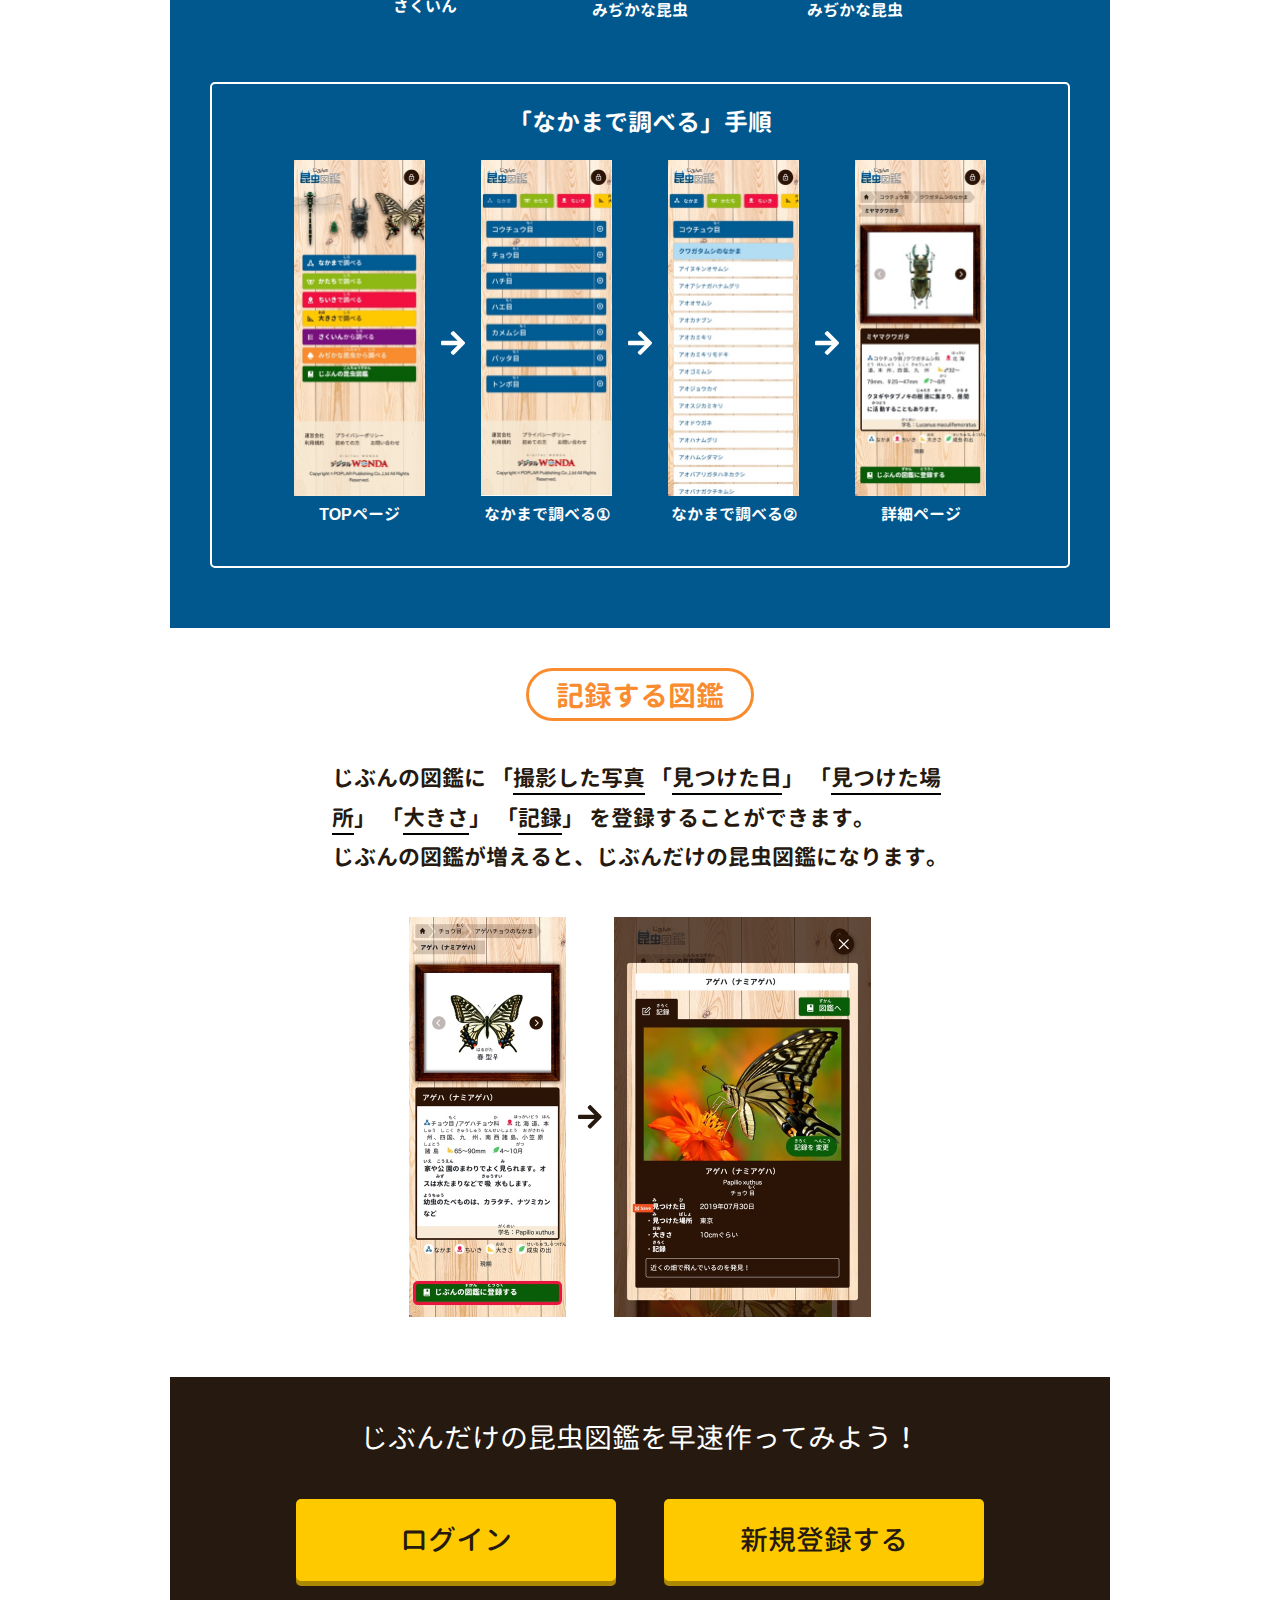
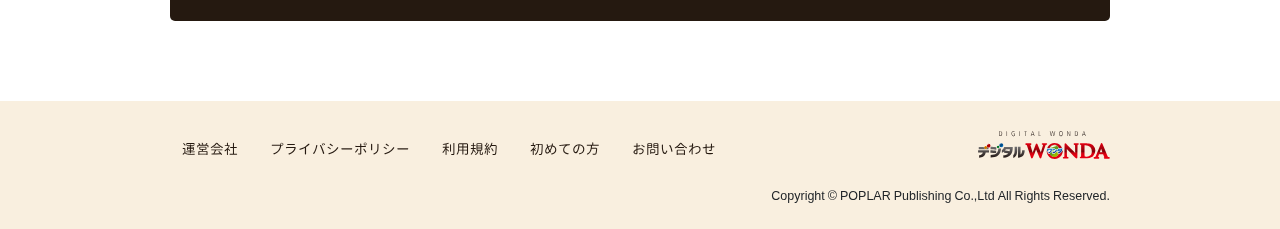
==== commit 93d5194f: "update element chart pc,sp" ====
--- a/insect/index.html
+++ b/insect/index.html
@@ -17,12 +17,12 @@
         <div class="row align-items-center">
           <div class="col-12 col-md-6 text-center">
             <a href="#">
-              <img src="images/foot-logo.svg" alt="logo-foot">
+              <img class="logo-foot" src="images/foot-logo.svg" alt="logo-foot">
             </a>
           </div>
-          <div class="col-12 col-md-6 text-left">
+          <div class="col-12 col-md-6 text-center">
             <a href="#">
-              <img src="images/main-logo@2x.png" width="464" alt="logo-main">
+              <img class="logo-main" src="images/main-logo@2x.png" width="464" alt="logo-main">
             </a>
           </div>
         </div>
@@ -79,16 +79,16 @@
 
         <!-- label price -->
         <div class="row justify-content-center text-center text-md-left">
-          <div class="col-6 col-md-2 col- px-0 label-price">
+          <div class="col-6 col-md-2 col- px-0 label-price circle-left">
             <img src="images/icon-01.svg" alt="icon">
           </div>
-          <div class="col-6 col-md-2 px-0 label-price">
+          <div class="col-6 col-md-2 px-0 label-price circle-right">
             <img src="images/icon-02.svg" alt="icon">
           </div>
-          <div class="col-6 col-md-2 px-0 label-price">
+          <div class="col-6 col-md-2 px-0 label-price circle-left">
             <img src="images/icon-03.svg" alt="icon">
           </div>
-          <div class="col-6 col-md-2 px-0 label-price">
+          <div class="col-6 col-md-2 px-0 label-price circle-right">
             <img src="images/icon-04.svg" alt="icon">
           </div>
         </div>
@@ -144,102 +144,200 @@
           </div>
         </div>
 
-        <!-- chart -->
-        <div class="row">
-          <div class="col-12">
-            <div class="chart text-center">
-              <!-- Check -->
-              <div class="chart__check">
-                <div class="chart__check__head">
-                  <a href="#" class="btn btn-outline-insect">調べる図鑑</a>
-                </div>
-                <div class="chart__check__title">調べ方は全部で６通り！</div>
-                <div class="chart__detail d-flex justify-content-between flex-wrap">
-                  <div class="chart__check__detail__box">
-                    <img src="images/cap-01.jpg" alt="image">
-                    <p class="chart__check__detail__box__name">なかま</p>
-                  </div>
-                  <div class="chart__check__detail__box">
-                    <img src="images/cap-02.jpg" alt="image">
-                    <p class="chart__check__detail__box__name">かたち</p>
-                  </div>
-                  <div class="chart__check__detail__box">
-                    <img src="images/cap-03.jpg" alt="image">
-                    <p class="chart__check__detail__box__name">ちいき</p>
-                  </div>
-                  <div class="chart__check__detail__box">
-                    <img src="images/cap-04.jpg" alt="image">
-                    <p class="chart__check__detail__box__name">大きさ</p>
-                  </div>
-                  <div class="chart__check__detail__box">
-                    <img src="images/cap-05.jpg" alt="image">
-                    <p class="chart__check__detail__box__name">さくいん</p>
-                  </div>
-                  <div class="chart__check__detail__box">
-                    <img src="images/cap-06.jpg" alt="image">
-                    <p class="chart__check__detail__box__name">みぢかな昆虫</p>
-                  </div>
-                </div>
-              </div>
-              <hr class="d-block d-sm-none bg-white">
-              <!-- procedure -->
-              <div class="chart__procedure text-center d-none d-md-block">
-                <div class="chart__procedure__title">「なかまで調べる」手順</div>
-                <div class="chart__procedure__step d-flex justify-content-center">
+        <!-- chart pc --> 
+        <div class="d-none d-md-block d-lg-block d-xl-block">
+          <div class="chart text-center">
+            <!-- Check -->
+            <div class="chart__check">
+              <div class="chart__check__head">
+                <a href="#" class="btn btn-outline-insect">調べる図鑑</a>
+              </div>
+              <div class="chart__check__title">調べ方は全部で６通り！</div>
+              <div class="chart__detail d-flex justify-content-center flex-wrap">
+                <div class="chart__check__detail__box">
+                  <img src="images/cap-01.jpg" alt="image">
+                  <p class="chart__check__detail__box__name">なかま</p>
+                </div>
+                <div class="chart__check__detail__box">
+                  <img src="images/cap-02.jpg" alt="image">
+                  <p class="chart__check__detail__box__name">かたち</p>
+                </div>
+                <div class="chart__check__detail__box">
+                  <img src="images/cap-03.jpg" alt="image">
+                  <p class="chart__check__detail__box__name">ちいき</p>
+                </div>
+                <div class="chart__check__detail__box">
+                  <img src="images/cap-04.jpg" alt="image">
+                  <p class="chart__check__detail__box__name">大きさ</p>
+                </div>
+                <div class="chart__check__detail__box">
+                  <img src="images/cap-05.jpg" alt="image">
+                  <p class="chart__check__detail__box__name">さくいん</p>
+                </div>
+                <div class="chart__check__detail__box">
+                  <img src="images/cap-06.jpg" alt="image">
+                  <p class="chart__check__detail__box__name">みぢかな昆虫</p>
+                </div>
+                <div class="chart__check__detail__box">
+                  <img src="images/cap-06@2x.png" alt="image">
+                  <p class="chart__check__detail__box__name">みぢかな昆虫</p>
+                </div>
+              </div>
+            </div>
+            <hr class="d-block d-sm-none bg-white">
+            <!-- procedure -->
+            <div class="chart__procedure text-center d-none d-md-block">
+              <div class="chart__procedure__title">「なかまで調べる」手順</div>
+              <div class="chart__procedure__step d-flex justify-content-center">
+                <div class="chart__procedure__step__box">
+                  <img src="images/cap-07.jpg" alt="image">
+                  <p class="chart__procedure__step__box__name">TOPページ</p>
+                </div>
+                <img src="images/arrow-right-white.svg" class="d-none d-md-block mx-md-1 mx-lg-3" alt="arrow right">
+                <div class="chart__procedure__step__box">
+                  <img src="images/cap-08.jpg" alt="image">
+                  <p class="chart__procedure__step__box__name">なかまで調べる①</p>
+                </div>
+                <img src="images/arrow-right-white.svg" class="d-none d-md-block mx-md-1 mx-lg-3" alt="arrow right">
+                <div class="chart__procedure__step__box">
+                  <img src="images/cap-09.jpg" alt="image">
+                  <p class="chart__procedure__step__box__name">なかまで調べる②</p>
+                </div>
+                <img src="images/arrow-right-white.svg"  class="d-none d-md-block mx-md-1 mx-lg-3"alt="arrow right">
+                <div class="chart__procedure__step__box">
+                  <img src="images/cap-10.jpg" alt="image">
+                  <p class="chart__procedure__step__box__name">詳細ページ</p>
+                </div>
+              </div>
+            </div>
+            <div class="d-block d-md-none">
+              <div class="row">
+                <div class="col-6 pr-0">
                   <div class="chart__procedure__step__box">
                     <img src="images/cap-07.jpg" alt="image">
                     <p class="chart__procedure__step__box__name">TOPページ</p>
+                    <img src="images/arrow-right-white.svg" class="icon-next" alt="arrow right">
                   </div>
-                  <img src="images/arrow-right-white.svg" class="d-none d-md-block mx-md-1 mx-lg-3" alt="arrow right">
-                  <div class="chart__procedure__step__box">
-                    <img src="images/cap-08.jpg" alt="image">
-                    <p class="chart__procedure__step__box__name">なかまで調べる①</p>
-                  </div>
-                  <img src="images/arrow-right-white.svg" class="d-none d-md-block mx-md-1 mx-lg-3" alt="arrow right">
+
                   <div class="chart__procedure__step__box">
                     <img src="images/cap-09.jpg" alt="image">
                     <p class="chart__procedure__step__box__name">なかまで調べる②</p>
+                    <img src="images/arrow-right-white.svg" class="icon-next" alt="arrow right">
                   </div>
-                  <img src="images/arrow-right-white.svg"  class="d-none d-md-block mx-md-1 mx-lg-3"alt="arrow right">
+
+                </div>
+                <div class="col-6 pl-0">
+                  <div class="chart__procedure__step__box mt-x">
+                    <img src="images/cap-08.jpg" alt="image">
+                    <p class="chart__procedure__step__box__name">なかまで調べる①</p>
+                    <img src="images/arrow-right-white.svg" class="icon-next -special" alt="arrow right">
+                  </div>
                   <div class="chart__procedure__step__box">
                     <img src="images/cap-10.jpg" alt="image">
                     <p class="chart__procedure__step__box__name">詳細ページ</p>
                   </div>
                 </div>
               </div>
-              <div class="d-block d-md-none">
-                <div class="row">
-                  <div class="col-6 pr-0">
-                    <div class="chart__procedure__step__box">
-                      <img src="images/cap-07.jpg" alt="image">
-                      <p class="chart__procedure__step__box__name">TOPページ</p>
-                      <img src="images/arrow-right-white.svg" class="icon-next" alt="arrow right">
-                    </div>
-
-                    <div class="chart__procedure__step__box">
-                      <img src="images/cap-09.jpg" alt="image">
-                      <p class="chart__procedure__step__box__name">なかまで調べる②</p>
-                      <img src="images/arrow-right-white.svg" class="icon-next" alt="arrow right">
-                    </div>
-
-                  </div>
-                  <div class="col-6 pl-0">
-                    <div class="chart__procedure__step__box mt-x">
-                      <img src="images/cap-08.jpg" alt="image">
-                      <p class="chart__procedure__step__box__name">なかまで調べる①</p>
-                      <img src="images/arrow-right-white.svg" class="icon-next -special" alt="arrow right">
-                    </div>
-                    <div class="chart__procedure__step__box">
-                      <img src="images/cap-10.jpg" alt="image">
-                      <p class="chart__procedure__step__box__name">詳細ページ</p>
-                    </div>
-                  </div>
-                </div>
-              </div>
-            </div>
-          </div>
-        </div>
-
+            </div>
+          </div>
+        </div>
+
+        <!-- chart moble -->
+        <div class="chartsp text-center .d-block d-sm-none">
+          <!-- Check -->
+          <div class="chartsp__check">
+            <div class="chartsp__check__head">
+              <a href="#" class="btn btn-outline-insect">調べる図鑑</a>
+            </div>
+            <div class="chartsp__check__title">調べ方は全部で６通り！</div>
+            <div class="chartsp__detail">
+              <div class="chartsp__check__detail__box">
+                <img src="images/cap-01.jpg" alt="image">
+                <p class="chart__check__detail__box__name">なかま</p>
+              </div>
+              <div class="chartsp__check__detail__box">
+                <img src="images/cap-02.jpg" alt="image">
+                <p class="chart__check__detail__box__name">かたち</p>
+              </div>
+              <div class="chartsp__check__detail__box">
+                <img src="images/cap-03.jpg" alt="image">
+                <p class="chart__check__detail__box__name">ちいき</p>
+              </div>
+              <div class="chartsp__check__detail__box">
+                <img src="images/cap-04.jpg" alt="image">
+                <p class="chart__check__detail__box__name">大きさ</p>
+              </div>
+              <div class="chartsp__check__detail__box">
+                <img src="images/cap-05.jpg" alt="image">
+                <p class="chart__check__detail__box__name">さくいん</p>
+              </div>
+              <div class="chartsp__check__detail__box">
+                <img src="images/cap-06.jpg" alt="image">
+                <p class="chart__check__detail__box__name">みぢかな昆虫</p>
+              </div>
+              <div class="chartsp__check__detail__box">
+                <img src="images/cap-06@2x.png" alt="image">
+                <p class="chart__check__detail__box__name">みぢかな昆虫</p>
+              </div>
+            </div>
+          </div>
+          <hr class="d-block d-sm-none bg-white">
+          <!-- procedure -->
+          <div class="chart__procedure text-center d-none d-md-block">
+            <div class="chart__procedure__title">「なかまで調べる」手順</div>
+            <div class="chart__procedure__step d-flex justify-content-center">
+              <div class="chartsp__procedure__step__box">
+                <img src="images/cap-07.jpg" alt="image">
+                <p class="chart__procedure__step__box__name">TOPページ</p>
+              </div>
+              <img src="images/arrow-right-white.svg" class="d-none d-md-block mx-md-1 mx-lg-3" alt="arrow right">
+              <div class="chartsp__procedure__step__box">
+                <img src="images/cap-08.jpg" alt="image">
+                <p class="chart__procedure__step__box__name">なかまで調べる①</p>
+              </div>
+              <img src="images/arrow-right-white.svg" class="d-none d-md-block mx-md-1 mx-lg-3" alt="arrow right">
+              <div class="chartsp__procedure__step__box">
+                <img src="images/cap-09.jpg" alt="image">
+                <p class="chart__procedure__step__box__name">なかまで調べる②</p>
+              </div>
+              <img src="images/arrow-right-white.svg"  class="d-none d-md-block mx-md-1 mx-lg-3"alt="arrow right">
+              <div class="chartsp__procedure__step__box">
+                <img src="images/cap-10.jpg" alt="image">
+                <p class="chart__procedure__step__box__name">詳細ページ</p>
+              </div>
+            </div>
+          </div>
+          <div class="d-block d-md-none">
+            <div class="row">
+              <div class="col-6 pr-0">
+                <div class="chartsp__procedure__step__box">
+                  <img src="images/cap-07.jpg" alt="image">
+                  <p class="chart__procedure__step__box__name">TOPページ</p>
+                  <img src="images/arrow-right-white.svg" class="icon-next" alt="arrow right">
+                </div>
+
+                <div class="chartsp__procedure__step__box">
+                  <img src="images/cap-09.jpg" alt="image">
+                  <p class="chart__procedure__step__box__name">なかまで調べる②</p>
+                  <img src="images/arrow-right-white.svg" class="icon-next" alt="arrow right">
+                </div>
+
+              </div>
+              <div class="col-6 pl-0">
+                <div class="chartsp__procedure__step__box mt-x">
+                  <img src="images/cap-08.jpg" alt="image">
+                  <p class="chart__procedure__step__box__name">なかまで調べる①</p>
+                  <img src="images/arrow-right-white.svg" class="icon-next -special" alt="arrow right">
+                </div>
+                <div class="chartsp__procedure__step__box">
+                  <img src="images/cap-10.jpg" alt="image">
+                  <p class="chart__procedure__step__box__name">詳細ページ</p>
+                </div>
+              </div>
+            </div>
+          </div>
+        </div>
+        
         <!-- record -->
         <div class="row">
           <div class="col-12">
@@ -282,7 +380,7 @@
             <div class="slogan">
               <div class="slogan__title text-center">じぶんだけの昆虫図鑑を早速作ってみよう！</div>
                 <div class="d-flex justify-content-center flex-column flex-md-row align-items-center">
-                  <a href="#" class="btn-3d mr-md-4 mb-4 mb-md-0">ログイン</a>
+                  <a href="#" class="btn-3d mr-md-4 mb-4 mb-md-0 slogan-btn">ログイン</a>
                   <a href="#" class="btn-3d ml-md-4">新規登録する</a>
                 </div>
             </div>
--- a/insect/css/main.css
+++ b/insect/css/main.css
@@ -292,14 +292,17 @@
   padding: 2.5rem 2.5rem 3.75rem 2.5rem;
   font-weight: 700; }
   .chart__check {
-    padding-bottom: 60px; }
+    padding-bottom: 50px; }
     .chart__check__title {
       font-size: 1.5rem;
       color: #fff;
       margin-bottom: 1.875rem; }
+    .chart__check__detail__box {
+      flex: 1 25%;
+      max-width: 25%;
+      padding: 10px;
+    }
     .chart__check__detail__box img {
-      width: 8.225rem;
-      height: 21rem;
       margin-bottom: 0.4375rem; }
     .chart__check__detail__box__name {
       font-size: 16px;
@@ -474,8 +477,8 @@
     margin-bottom: 3rem;
     margin: 0; }
     .label-price img {
-      width: 160px;
-      height: 160px;
+      width: calc(100% - 20px);
+      height: calc(100% - 20px);
       margin-bottom: 10px; }
 
   .price {
@@ -495,6 +498,31 @@
   .chart .mt-x {
     margin-top: 115px; } }
 @media (max-width: 575.98px) {
+  .logo-foot{
+    width: 170px;
+    height: 36px;
+  }
+  .logo-main{
+    width: 240px;
+    height: 99px;
+    text-align: center;
+  }
+  .header{
+    padding-top: 2.5rem;
+    padding-bottom: 3.125rem;
+  }
+  .slogan-btn{
+    display: none;
+  }
+  .slogan__title{
+    margin-bottom: 1.875rem;
+  }
+  .circle-left{
+    padding-left: 30px !important;
+  }
+  .circle-right{
+    padding-right: 30px !important;
+  }
   .introduction {
     margin-left: 0.625rem;
     margin-right: 0.625rem; }
@@ -558,10 +586,18 @@
     margin-top: 0.75rem;
     margin-bottom: 0.75rems;
     transform: rotate(90deg); }
-
+  .record__images__cap13 {
+    width: 90%;
+    height: 500px;
+  }
+  .record__images__cap11 {
+    width: 50%;
+    height: 500px;
+  }
+  
   .label-price img {
-    width: 125px;
-    height: 125px; }
+    width: calc(100% - 7px);
+    height: calc(100% - 7px); }
 
   .price {
     padding: 1.25rem 1.25rem 2.5rem 1.25rem; }
@@ -597,4 +633,34 @@
     .chart__procedure {
       border: none; } }
 
+  .chartsp {
+    background-color: #01588e;
+    font-weight: 700;
+    padding: 30px 0 0 0; } 
+    .chartsp__check {
+      padding-bottom: 0; }
+      .chartsp__check__title {
+        font-size: 1.5rem;
+        color: #fff;
+        margin-bottom: 1.875rem; }
+      .chartsp__check__detail__box {
+        flex: 1 50%;
+        max-width: 50%;
+        margin-bottom: 20px;
+        padding: 0 5px; }
+    .chartsp__detail {
+      display: flex;
+      flex-wrap:  wrap;
+      justify-content: center;
+      padding: 5px; }
+
+    .chartsp__procedure__step__box{
+      margin-bottom: 30px;
+      padding: 0 10px;
+    }
+
+    .chartsp__procedure__step__box.mt-x {
+      margin-top: 115px;
+      margin-bottom: 30px;
+    }
 /*# sourceMappingURL=main.css.map */
